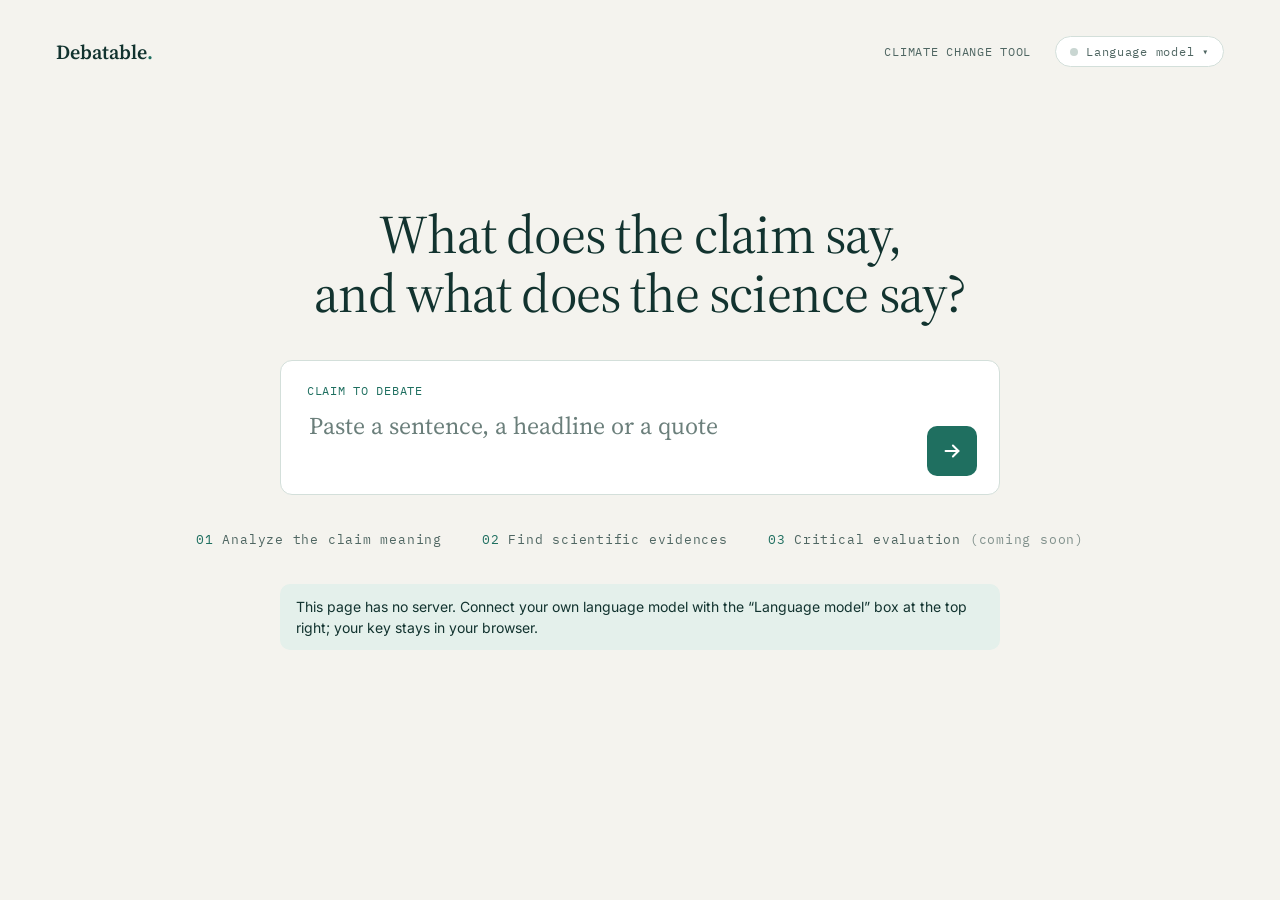
==== docs/index.html @ 469a3dc8 "index" ====
<!doctype html>
<html lang="en">
<head>
<meta charset="utf-8">
<meta name="viewport" content="width=device-width, initial-scale=1">
<title>Debatable climate change tool</title>
<link rel="icon" href="data:,">
<link rel="preconnect" href="https://fonts.googleapis.com">
<link href="https://fonts.googleapis.com/css2?family=Source+Serif+4:wght@400;500;600&family=IBM+Plex+Mono:wght@400;500&family=Inter:wght@400;500&display=swap" rel="stylesheet">
<link rel="stylesheet" href="static/app.css">
</head>
<body>
<div class="page">
  <header class="top">
    <a class="brand" href="./" aria-label="Debatable climate change tool, new claim">Debatable<span>.</span></a>
    <button class="link-btn" id="new-claim" type="button" hidden>+ NEW CLAIM</button>
    <div class="top-right">
      <span class="mono muted" id="tagline">CLIMATE CHANGE TOOL</span>
      <details class="llm" id="llm">
        <summary class="mono"><span class="dot" id="llm-dot"></span><span id="llm-summary">Language model</span></summary>
        <form class="llm-panel" id="llm-form" autocomplete="off">
          <label class="mono muted" for="llm-provider">PROVIDER</label>
          <select id="llm-provider"></select>
          <label class="mono muted" for="llm-baseUrl">BASE URL</label>
          <input id="llm-baseUrl" type="url" spellcheck="false" placeholder="https://…">
          <label class="mono muted" for="llm-apiKey">API KEY</label>
          <input id="llm-apiKey" type="password" spellcheck="false" autocomplete="off" placeholder="paste your key">
          <label class="mono muted" for="llm-model">MODEL</label>
          <input id="llm-model" type="text" spellcheck="false" placeholder="model name">
          <p class="hint" id="llm-help"></p>
          <label class="check"><input id="llm-remember" type="checkbox"> Remember my key on this device</label>
          <p class="hint">No server sits behind this page: your key stays in your browser and goes only to the provider above. Unless you tick the box, it is forgotten when you close the tab.</p>
          <div class="llm-actions">
            <button class="btn quiet small" id="llm-test" type="button">Test connection</button>
            <span class="hint" id="llm-test-result" role="status"></span>
          </div>
        </form>
      </details>
    </div>
  </header>

  <main>
    <section id="home" class="home">
      <h1 class="home-title">What does the claim say,<br>and what does the science say?</h1>
      <form id="claim-form" class="claim-box">
        <label class="mono accent" for="claim">CLAIM TO DEBATE</label>
        <div class="claim-row">
          <textarea id="claim" rows="2" maxlength="1000" placeholder="Paste a sentence, a headline or a quote" required></textarea>
          <button class="go" type="submit" aria-label="Analyse this claim">
            <svg width="22" height="22" viewBox="0 0 24 24" fill="none" stroke="currentColor" stroke-width="2.2" stroke-linecap="round" stroke-linejoin="round" aria-hidden="true"><path d="M5 12h14"/><path d="M13 6l6 6-6 6"/></svg>
          </button>
        </div>
      </form>
      <ol class="steps mono muted">
        <li><span class="accent">01</span> Analyze the claim meaning</li>
        <li><span class="accent">02</span> Find scientific evidences</li>
        <li><span class="accent">03</span> Critical evaluation <span class="soon">(coming soon)</span></li>
      </ol>
      <p class="notice" id="index-notice" hidden></p>
    </section>

    <section id="result" class="result" hidden>
      <div class="tabs" role="tablist" aria-label="Sections">
        <button class="tab" role="tab" id="tab-debate" aria-controls="panel-debate" aria-selected="true" type="button">Debate</button>
        <button class="tab" role="tab" id="tab-evidence" aria-controls="panel-evidence" aria-selected="false" type="button" tabindex="-1">Scientific evidence <span class="badge mono" id="evidence-badge" hidden></span></button>
      </div>
      <div class="sheet">
        <div id="panel-debate" role="tabpanel" aria-labelledby="tab-debate"></div>
        <div id="panel-evidence" role="tabpanel" aria-labelledby="tab-evidence" hidden></div>
      </div>
    </section>
  </main>
</div>
<script type="module" src="static/app.js"></script>
</body>
</html>
---- docs/static/app.css ----
:root {
  --paper: #f4f3ee; --sheet: #ffffff; --ink: #12332f; --muted: #4f6662;
  --accent: #1f6f60; --tint: #e4f0eb; --mark: #cfe8de; --line: #d3dfda; --hair: #e4ece8;
  --serif: "Source Serif 4", Georgia, serif;
  --sans: "Inter", system-ui, sans-serif;
  --mono: "IBM Plex Mono", ui-monospace, monospace;
}
* { box-sizing: border-box; }
body { margin: 0; background: var(--paper); color: var(--ink); font-family: var(--sans); }
a { color: var(--ink); }
button, textarea { font: inherit; color: inherit; }
:focus-visible { outline: 2px solid var(--accent); outline-offset: 2px; }
[hidden] { display: none !important; }

.page { min-height: 100vh; padding: 36px 56px 80px; display: flex; flex-direction: column; }
.top { display: flex; align-items: center; justify-content: space-between; flex-wrap: wrap; gap: 16px; }
.brand { font-family: var(--serif); font-weight: 600; font-size: 20px; text-decoration: none; }
.brand span { color: var(--accent); }
.mono { font-family: var(--mono); font-size: 12px; letter-spacing: .06em; }
.muted { color: var(--muted); }
.accent { color: var(--accent); }
.link-btn { background: none; border: 0; cursor: pointer; padding: 8px 0; color: var(--muted); font-family: var(--mono); font-size: 12px; letter-spacing: .06em; }
.link-btn:hover { color: var(--accent); }
main { flex: 1; display: flex; flex-direction: column; }

/* home */
.home { flex: 1; display: flex; flex-direction: column; align-items: center; justify-content: center; gap: 36px; padding: 40px 0 72px; }
.home-title { margin: 0; text-align: center; font-family: var(--serif); font-weight: 400; font-size: clamp(34px, 5vw, 54px); line-height: 1.1; letter-spacing: -.015em; max-width: 820px; }
.claim-box { width: 100%; max-width: 720px; background: var(--sheet); border: 1px solid var(--line); border-radius: 12px; padding: 22px 22px 18px 26px; }
.claim-box label { display: block; margin-bottom: 10px; }
.claim-row { display: flex; align-items: flex-end; gap: 16px; }
.claim-row textarea { flex: 1; min-width: 0; resize: none; border: 0; outline: 0; background: transparent; font-family: var(--serif); font-size: 24px; line-height: 1.35; }
.claim-row textarea::placeholder { color: #6b7f7b; }
.go { flex: none; width: 50px; height: 50px; border: 0; border-radius: 10px; background: var(--accent); color: #fff; display: grid; place-items: center; cursor: pointer; }
.go:hover { background: var(--ink); }
.go:disabled { opacity: .5; cursor: default; }
.steps { display: flex; flex-wrap: wrap; justify-content: center; gap: 12px 40px; list-style: none; margin: 0; padding: 0; font-size: 13px; }
.notice { margin: 0; max-width: 720px; padding: 12px 16px; border-radius: 10px; background: var(--tint); font-size: 14px; line-height: 1.5; }

/* result: tabs attached to one sheet */
.result { width: 100%; max-width: 1000px; margin: 0 auto; padding-top: 48px; }
.tabs { display: flex; gap: 4px; padding-left: 24px; }
.tab { padding: 12px 24px; background: var(--tint); border: 1px solid var(--line); border-radius: 10px 10px 0 0; font-size: 14px; color: var(--muted); cursor: pointer; display: inline-flex; gap: 10px; align-items: center; }
.tab[aria-selected="true"] { background: var(--sheet); color: var(--ink); font-weight: 500; border-bottom-color: var(--sheet); margin-bottom: -1px; position: relative; }
.badge { padding: 2px 8px; border-radius: 999px; background: var(--accent); color: #fff; font-size: 11px; }
.sheet { background: var(--sheet); border: 1px solid var(--line); border-radius: 12px; padding: 48px 56px 40px; }
.sheet-head { display: flex; align-items: center; justify-content: space-between; flex-wrap: wrap; gap: 12px; color: var(--accent); }
.claim-text { margin: 20px 0 0; font-family: var(--serif); font-weight: 400; font-size: clamp(28px, 3.4vw, 42px); line-height: 1.2; letter-spacing: -.01em; overflow-wrap: anywhere; }
.claim-text.small { font-size: 24px; color: var(--muted); }
mark { background: var(--mark); color: inherit; padding: 0 4px; }
sup.n { font-family: var(--mono); font-size: 13px; color: var(--accent); margin: 0 6px 0 2px; }

.rows { margin-top: 36px; border-top: 1px solid var(--line); }
.chips { display: flex; flex-wrap: wrap; gap: 8px; margin-top: 28px; }
.chip { display: inline-flex; align-items: center; gap: 10px; padding: 9px 16px; border: 1px solid var(--line); border-radius: 999px; background: var(--sheet); color: var(--ink); font-family: var(--sans); font-size: 14px; cursor: pointer; }
.chip:hover { background: var(--tint); }
.chip[aria-selected="true"] { background: var(--accent); border-color: var(--accent); color: #fff; }
.chip .count { font-size: 11px; opacity: .8; }
.chips + .rows { margin-top: 20px; }
.stance { font-family: var(--mono); font-size: 12px; letter-spacing: .04em; text-transform: uppercase; padding: 2px 10px; border-radius: 999px; background: var(--hair); color: var(--muted); }
.stance.supports { background: var(--mark); color: var(--accent); }
.stance.refutes { background: #f6e3de; color: #8a3524; }
.looks-for ul { margin: 6px 0 0; padding-left: 18px; }
.looks-for li { margin: 4px 0; }
.row { display: grid; grid-template-columns: 220px minmax(0, 1fr); column-gap: 40px; padding: 24px 0; border-bottom: 1px solid var(--hair); }
.row:last-child { border-bottom: 0; padding-bottom: 0; }
.row h2 { margin: 0; font-family: var(--mono); font-weight: 500; font-size: 12px; letter-spacing: .06em; color: var(--muted); line-height: 1.7; }
.row p, .row ul { margin: 0; font-size: 17px; line-height: 1.6; }
.row ul { padding: 0; list-style: none; display: grid; gap: 8px; }
.row li .num { font-family: var(--mono); font-size: 13px; color: var(--accent); margin-right: 8px; }
.row .sub { color: var(--muted); }
.foot { margin-top: 36px; padding-top: 24px; border-top: 1px solid var(--line); display: flex; align-items: center; justify-content: space-between; flex-wrap: wrap; gap: 16px; }
.foot span { font-size: 14px; color: var(--muted); }
.btn { display: inline-flex; align-items: center; gap: 10px; padding: 12px 20px; border: 0; border-radius: 10px; background: var(--accent); color: #fff; font-size: 15px; font-weight: 500; cursor: pointer; }
.btn:hover { background: var(--ink); }
.btn.quiet { background: var(--tint); color: var(--ink); }

/* evidence */
.q { padding: 32px 0; border-bottom: 1px solid var(--hair); }
.q:last-child { border-bottom: 0; padding-bottom: 0; }
.q h2 { margin: 0; display: flex; gap: 14px; align-items: baseline; font-family: var(--serif); font-weight: 500; font-size: 22px; line-height: 1.3; }
.q h2 .tag { font-family: var(--mono); font-weight: 400; font-size: 12px; letter-spacing: .06em; color: var(--accent); flex: none; min-width: 84px; }
.finding { margin-top: 24px; }
.finding .stmt { margin: 0 0 12px; font-size: 16px; line-height: 1.55; }
.finding blockquote { margin: 0; background: var(--tint); border-radius: 10px; padding: 22px 28px; font-family: var(--serif); font-size: 21px; line-height: 1.5; }
.meta { margin-top: 14px; display: flex; flex-wrap: wrap; gap: 8px 24px; font-size: 14px; line-height: 1.5; color: var(--muted); }
.meta .strength { font-family: var(--mono); font-size: 12px; letter-spacing: .04em; color: var(--accent); text-transform: uppercase; }
details.also { margin-top: 8px; font-size: 14px; color: var(--muted); }
details.also summary { cursor: pointer; }
details.also ul { margin: 8px 0 0; padding-left: 18px; }
.empty, .errline { margin: 16px 0 0; font-size: 15px; color: var(--muted); }
.errline { color: #8a3b1f; }
.progress { margin-top: 28px; }
.progress .bar { height: 4px; background: var(--hair); border-radius: 4px; overflow: hidden; margin-top: 10px; }
.progress .bar i { display: block; height: 100%; background: var(--accent); transition: width .4s; }
.loading { color: var(--muted); animation: pulse 1.6s ease-in-out infinite; }
@keyframes pulse { 50% { opacity: .45; } }
@media (prefers-reduced-motion: reduce) { .loading { animation: none; } .progress .bar i { transition: none; } }

@media (max-width: 720px) {
  .page { padding: 24px 20px 56px; }
  .sheet { padding: 28px 22px; }
  .row { grid-template-columns: 1fr; row-gap: 8px; }
  .tabs { padding-left: 8px; }
  .tab { padding: 12px 16px; }
  .claim-row textarea { font-size: 20px; }
  .q h2 { flex-direction: column; gap: 4px; }
}
/* language model box: secondary, top right, folds away */
.top-right { display: flex; align-items: center; gap: 24px; }
.llm { position: relative; }
.llm summary { list-style: none; cursor: pointer; display: inline-flex; align-items: center; gap: 8px; padding: 7px 14px; border: 1px solid var(--line); border-radius: 999px; background: var(--sheet); color: var(--muted); max-width: 300px; }
.llm summary::-webkit-details-marker { display: none; }
.llm summary::after { content: "▾"; font-size: 10px; }
.llm[open] summary::after { content: "▴"; }
.llm summary:hover { color: var(--accent); }
.llm summary span:last-of-type { overflow: hidden; text-overflow: ellipsis; white-space: nowrap; }
.dot { flex: none; width: 8px; height: 8px; border-radius: 50%; background: #c9d6d2; }
.dot.on { background: var(--accent); }
.llm-panel { position: absolute; right: 0; top: calc(100% + 8px); z-index: 20; width: 340px; max-width: calc(100vw - 40px); padding: 18px 20px; background: var(--sheet); border: 1px solid var(--line); border-radius: 12px; box-shadow: 0 12px 32px rgba(18, 51, 47, .12); }
.llm-panel label { display: block; margin: 12px 0 4px; }
.llm-panel label:first-child { margin-top: 0; }
.llm-panel input[type=url], .llm-panel input[type=password], .llm-panel input[type=text], .llm-panel select { width: 100%; padding: 8px 10px; border: 1px solid var(--line); border-radius: 8px; background: #fff; font-size: 14px; }
.llm-panel .check { display: flex; gap: 8px; align-items: center; margin-top: 14px; font-size: 13px; color: var(--ink); }
.llm-panel .hint { margin: 8px 0 0; font-size: 12.5px; line-height: 1.5; color: var(--muted); }
.llm-panel .hint.ok { color: var(--accent); }
.llm-panel .hint.err { color: #8a3b1f; }
.llm-actions { display: flex; align-items: center; gap: 12px; margin-top: 14px; flex-wrap: wrap; }
.btn.small { padding: 8px 14px; font-size: 13px; }
.soon { opacity: .7; }
@media (max-width: 720px) { .top-right { gap: 12px; } #tagline { display: none; } }
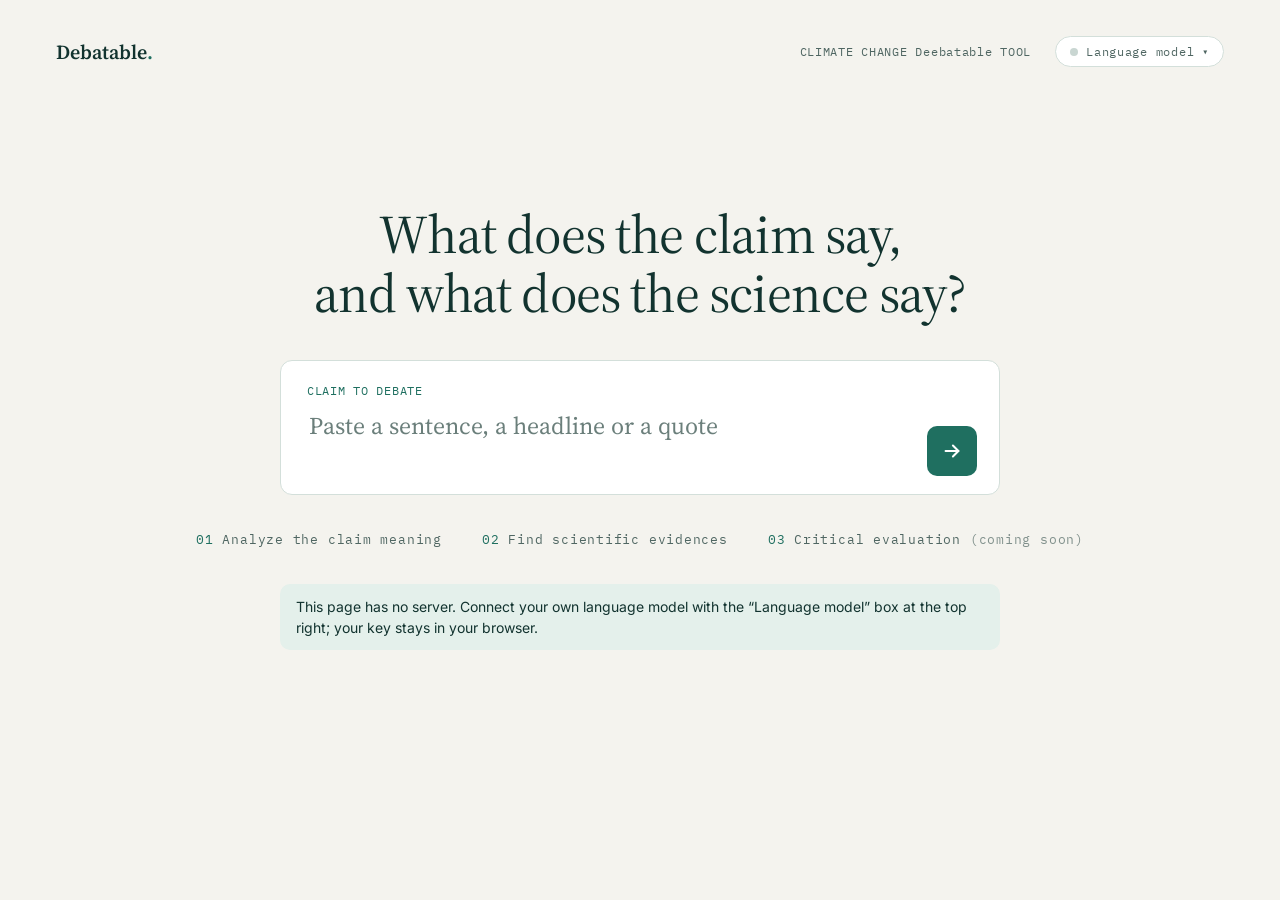
==== commit 5084db2a: "design" ====
--- a/docs/index.html
+++ b/docs/index.html
@@ -15,7 +15,7 @@
     <a class="brand" href="./" aria-label="Debatable climate change tool, new claim">Debatable<span>.</span></a>
     <button class="link-btn" id="new-claim" type="button" hidden>+ NEW CLAIM</button>
     <div class="top-right">
-      <span class="mono muted" id="tagline">CLIMATE CHANGE TOOL</span>
+      <span class="mono muted" id="tagline">CLIMATE CHANGE Deebatable TOOL</span>
       <details class="llm" id="llm">
         <summary class="mono"><span class="dot" id="llm-dot"></span><span id="llm-summary">Language model</span></summary>
         <form class="llm-panel" id="llm-form" autocomplete="off">
